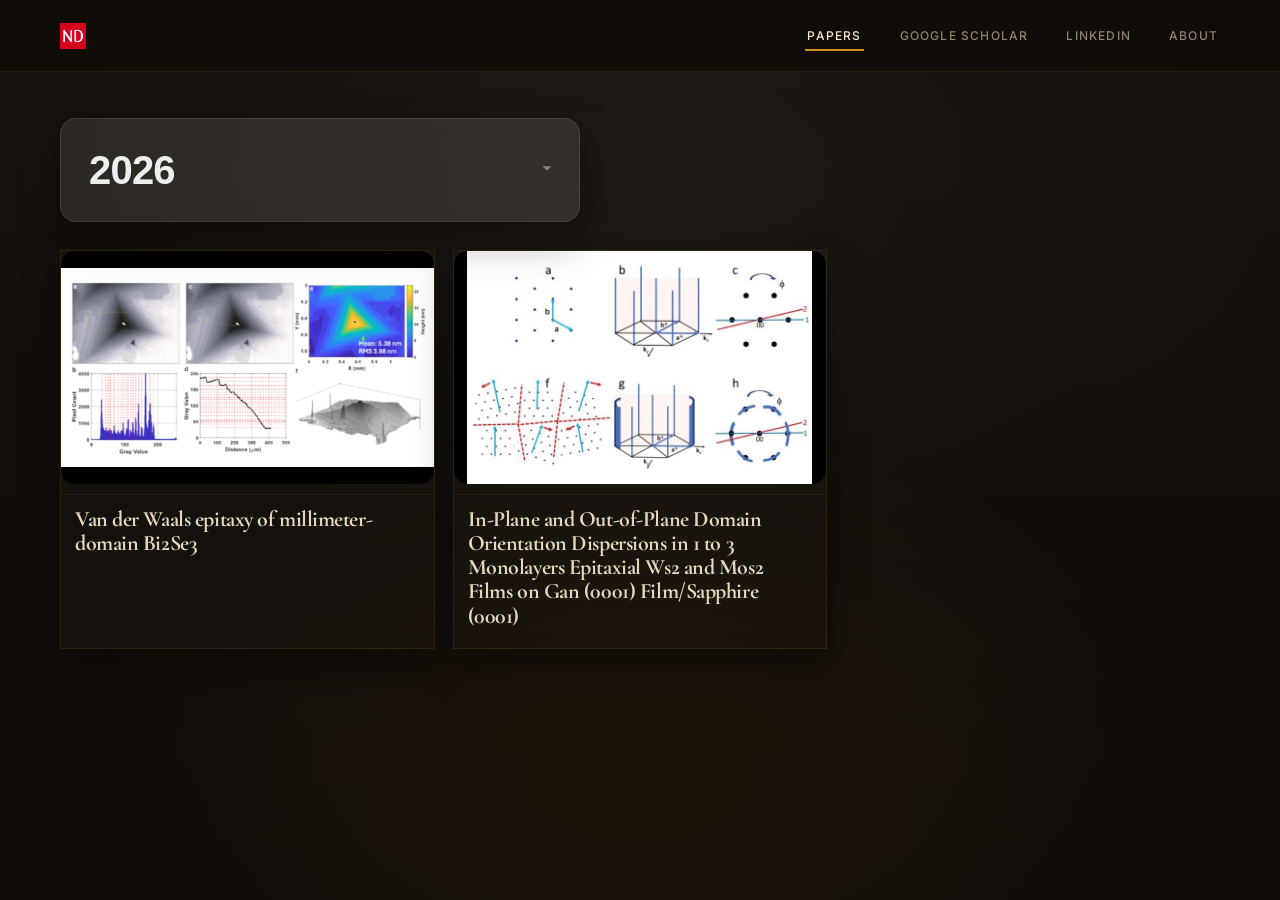
==== papers.html @ 4e3b5918 "major changes" ====
<!doctype html>
<html lang="en">
<head>
  <meta charset="utf-8"/>
  <meta name="viewport" content="width=device-width,initial-scale=1"/>
  <title>Neha Dhull - Papers</title>
  <link rel="icon" type="image/png" href="./assets/ndfavicon.ico">
  <link rel="stylesheet" href="./assets/style.css"/>
</head>

<body data-page="years">
  <header class="nav">
    <div class="nav-inner">
      <a class="brand" href="index.html">
        <div class="brand-mark" aria-hidden="true">
          <img class="brand-icon" src="./assets/ndfavicon.ico" alt="" />
        </div>
      </a>

      <nav class="nav-links">
        <a class="nav-link" data-nav="papers" href="papers.html">PAPERS</a>
        <a class="nav-link" data-nav="years" href="https://scholar.google.com/citations?user=_oXUSeQAAAAJ&hl=en">GOOGLE SCHOLAR</a>
        <a class="nav-link" data-nav="years" href="https://www.linkedin.com/in/neha-dhull-234360178/">LINKEDIN</a>
        <a class="nav-link" data-nav="about" href="./about.html">ABOUT</a>
      </nav>
    </div>
  </header>

  <main class="container">
    <div class="filters">
      <div class="filter-wrap year">
        <select id="year-select" class="filter-select" aria-label="Select year"></select>
        <div class="filter-caret" aria-hidden="true">
          <svg viewBox="0 0 24 24"><path d="M7 10l5 5 5-5"/></svg>
        </div>
      </div>

    </div>

    <div id="movies-grid" class="poster-grid"></div>
  </main>


  <script src="./assets/app.js"></script>
</body>
</html>
---- assets/style.css ----
/* Fonts */
@import url('https://fonts.googleapis.com/css2?family=Cormorant+Garamond:ital,wght@0,500;0,600;0,700;1,600&family=Inter:wght@400;500;600&display=swap');

:root{
  --bg0: #0f0c08;
  --bg1: #15110c;
  --bg2: #1b160f;
  --text: #f5e8cc;
  --text2: #e8dcc2;
  --muted: #8c8272;
  --muted2: #6f6658;
  --accent: #d58b1e;
  --accent2:#b87413;
  --border: #2a241b;
  --border2:#3a3126;
  --shadow: rgba(0,0,0,.55);
  --card: rgba(255,255,255,0.02);
  --card2: rgba(255,255,255,0.03);
  --radius: 14px;
}

* { box-sizing:border-box; }

html,body { height:100%; }

body{
  margin:0;
  background:
    radial-gradient(1200px 700px at 50% 20%, rgba(255,255,255,0.04), transparent 55%),
    radial-gradient(900px 600px at 50% 85%, rgba(213,139,30,0.06), transparent 60%),
    linear-gradient(180deg, var(--bg1), var(--bg0));
  color: var(--text);
  font-family: Inter, system-ui, -apple-system, Segoe UI, Roboto, Arial, sans-serif;
}

a{ color:inherit; text-decoration:none; }

.container{
  width: min(1200px, calc(100% - 120px));
  margin: 0 auto;
  padding: 46px 0 90px;
}

@media (max-width: 900px){
  .container{ width: min(960px, calc(100% - 40px)); }
}

/* NAV */
.nav{
  position: sticky;
  top: 0;
  z-index: 20;
  background: linear-gradient(180deg, rgba(15,12,8,0.95), rgba(15,12,8,0.86));
  backdrop-filter: blur(8px);
  border-bottom: 1px solid rgba(213,139,30,0.12);
}

.nav-inner{
  width: min(1200px, calc(100% - 120px));
  margin: 0 auto;
  padding: 18px 0;
  display:flex;
  align-items:center;
  justify-content:space-between;
  gap: 28px;
}

@media (max-width: 900px){
  .nav-inner{ width: min(960px, calc(100% - 40px)); }
}

.brand{
  display:flex;
  align-items:center;
  gap: 14px;
  min-width: 260px;
}

.brand-mark{
  width: 26px;
  height: 26px;
  display:grid;
  place-items:center;
  color: var(--accent);
}

.brand-title{
  font-family: "Cormorant Garamond", serif;
  font-weight: 600;
  letter-spacing: 0.01em;
  font-size: 24px;
  color: var(--text);
}

.nav-links{
  display:flex;
  align-items:center;
  gap: 34px;
}

.nav-link{
  position:relative;
  color: rgba(245,232,204,0.55);
  font-weight: 500;
  letter-spacing: 0.10em;
  text-transform: uppercase;
  font-size: 12px;
  padding: 10px 2px;
}

.nav-link:hover{ color: rgba(245,232,204,0.85); }

.nav-link.active{
  color: var(--text);
}

.nav-link.active::after{
  content:"";
  position:absolute;
  left:0;
  right:0;
  bottom: 2px;
  height: 2px;
  background: var(--accent);
}

/* TYPO */
.h-serif{
  font-family: "Cormorant Garamond", serif;
  color: var(--text);
  letter-spacing: -0.02em;
}

.hero{
  min-height: 610px;
  display:grid;
  place-items:center;
  text-align:center;
  padding: 32px 0 40px;
}

.stars{
  display:flex;
  justify-content:center;
  gap: 10px;
  margin-bottom: 18px;
}

.star{
  width: 18px;
  height: 18px;
  color: var(--accent);
}

.hero h1{
  margin:0;
  font-size: clamp(46px, 6vw, 92px);
  line-height: 0.95;
  font-weight: 700;
}

.hero .gold-italic{
  color: var(--accent);
  font-style: italic;
  font-weight: 600;
}

.hero p{
  margin: 20px auto 0;
  max-width: 72ch;
  color: rgba(245,232,204,0.45);
  font-size: 18px;
  line-height: 1.7;
}

.hero-actions{
  display:flex;
  justify-content:center;
  gap: 18px;
  margin-top: 44px;
  flex-wrap: wrap;
}

/* Buttons */
.btn{
  display:inline-flex;
  align-items:center;
  justify-content:center;
  gap: 10px;
  padding: 18px 28px;
  min-width: 240px;
  border-radius: 0;
  font-weight: 600;
  font-size: 20px;
  border: 1px solid rgba(255,255,255,0.18);
  background: transparent;
  color: rgba(245,232,204,0.72);
  box-shadow: 0 12px 28px rgba(0,0,0,0.35);
}

.btn:hover{
  border-color: rgba(255,255,255,0.28);
  color: rgba(245,232,204,0.90);
}

.btn-primary{
  background: var(--accent);
  color: #13100c;
  border-color: rgba(213,139,30,0.65);
}

.btn-primary:hover{
  background: var(--accent2);
}

.btn .arrow{
  font-size: 24px;
  line-height: 0;
  transform: translateY(-1px);
  opacity: 0.9;
}

/* Footer line (EST. 2024) */
.est{
  margin-top: 70px;
  display:flex;
  align-items:center;
  justify-content:center;
  gap: 18px;
  color: rgba(245,232,204,0.35);
  letter-spacing: 0.18em;
  text-transform: uppercase;
  font-size: 12px;
}

.est::before,
.est::after{
  content:"";
  width: 120px;
  height: 1px;
  background: rgba(213,139,30,0.22);
}

@media (max-width: 520px){
  .est::before,.est::after{ width: 70px; }
}

/* Years page */
.year-header{
  display:flex;
  align-items:flex-start;
  justify-content:space-between;
  gap: 28px;
  margin-bottom: 26px;
}

.year-select-wrap{
  width: 270px;
}

.year-select{
  width: 100%;
  appearance: none;
  background:
    linear-gradient(180deg, rgba(255,255,255,0.04), rgba(255,255,255,0.02));
  border: 1px solid rgba(255,255,255,0.14);
  color: var(--text);
  padding: 22px 54px 18px 24px;
  font-family: "Cormorant Garamond", serif;
  font-weight: 700;
  font-size: 60px;
  letter-spacing: 0.02em;
  outline: none;
}

.year-select-wrap{
  position: relative;
}

.year-caret{
  position:absolute;
  right: 18px;
  top: 50%;
  transform: translateY(-45%);
  color: var(--accent);
  font-size: 20px;
  pointer-events: none;
}

.year-sub{
  margin-top: 14px;
  color: rgba(245,232,204,0.35);
  font-style: italic;
  font-size: 14px;
}

.poster-grid{
  margin-top: 22px;
  display:grid;
  grid-template-columns: repeat(4, minmax(0, 1fr));
  gap: 22px;
}

@media (max-width: 1100px){ .poster-grid{ grid-template-columns: repeat(3, minmax(0,1fr)); } }
@media (max-width: 800px){ .poster-grid{ grid-template-columns: repeat(2, minmax(0,1fr)); } }
@media (max-width: 520px){ .poster-grid{ grid-template-columns: repeat(1, minmax(0,1fr)); } }

.poster-tile{
  border: 1px solid rgba(213,139,30,0.12);
  background: rgba(255,255,255,0.015);
  box-shadow: 0 18px 36px rgba(0,0,0,0.40);
  overflow:hidden;
}

.poster{
  width: 100%;
  aspect-ratio: 2 / 3;
  background: rgba(255,255,255,0.02);
  display:block;
}

.poster img{
  width:100%;
  height:100%;
  object-fit: cover;
  display:block;
}

/* Panelists */
.page-title{
  text-align:center;
  margin: 34px 0 30px;
}

.page-title h1{
  margin: 0;
  font-size: 66px;
  font-weight: 700;
}

.page-title p{
  margin: 16px auto 0;
  max-width: 78ch;
  color: rgba(245,232,204,0.35);
  font-size: 16px;
  line-height: 1.8;
}

.panelist-list{
  display:grid;
  gap: 30px;
  margin-top: 36px;
}

.panelist-card{
  display:grid;
  grid-template-columns: 560px 1fr;
  gap: 0;
  border: 1px solid rgba(213,139,30,0.12);
  background: rgba(255,255,255,0.01);
  box-shadow: 0 18px 36px rgba(0,0,0,0.40);
}

@media (max-width: 1100px){
  .panelist-card{ grid-template-columns: 1fr; }
}

.panelist-photo{
  background: rgba(255,255,255,0.02);
  border-right: 1px solid rgba(213,139,30,0.10);
  min-height: 360px;
}

@media (max-width: 1100px){
  .panelist-photo{ border-right: none; border-bottom: 1px solid rgba(213,139,30,0.10); }
}

.panelist-photo img{
  width:100%;
  height:100%;
  object-fit: cover;
  display:block;
}

.panelist-body{
  padding: 48px 46px;
}

.panelist-name{
  font-family: "Cormorant Garamond", serif;
  font-size: 58px;
  font-weight: 700;
  margin: 0;
}

.panelist-quote{
  margin: 14px 0 0;
  color: var(--accent);
  font-style: italic;
  font-size: 18px;
  line-height: 1.6;
}

.panelist-bio{
  margin: 22px 0 0;
  color: rgba(245,232,204,0.35);
  line-height: 1.9;
  font-size: 16px;
}

.panelist-footer{
  margin-top: 30px;
  display:flex;
  align-items:center;
  gap: 22px;
  color: rgba(245,232,204,0.35);
  font-size: 14px;
}

.panelist-footer a{
  color: var(--accent);
  letter-spacing: 0.06em;
  text-transform: uppercase;
  font-size: 13px;
  font-weight: 600;
}

.panelist-footer a:hover{
  color: #f0b04c;
}

.panelist-footer .arrow{
  margin-left: 10px;
  font-size: 16px;
  transform: translateY(1px);
}

/* Movie page minimal (keep consistent dark theme) */
.movie-layout{
  display:grid;
  grid-template-columns: 420px 1fr;
  gap: 28px;
  align-items:start;
}

@media (max-width: 950px){
  .movie-layout{ grid-template-columns: 1fr; }
}

.card{
  border: 1px solid rgba(213,139,30,0.12);
  background: rgba(255,255,255,0.01);
  box-shadow: 0 18px 36px rgba(0,0,0,0.40);
}

.card-pad{ padding: 26px; }

.badge{
  display:inline-flex;
  align-items:center;
  justify-content:center;
  padding: 8px 12px;
  border: 1px solid rgba(213,139,30,0.20);
  color: rgba(245,232,204,0.70);
  font-size: 13px;
  letter-spacing: 0.08em;
  text-transform: uppercase;
}

.badge-strong{
  background: rgba(213,139,30,0.14);
  color: var(--accent);
  border-color: rgba(213,139,30,0.35);
}

.hr{
  height: 1px;
  background: rgba(213,139,30,0.14);
  margin: 22px 0;
}

.small-muted{
  color: rgba(245,232,204,0.35);
  font-size: 14px;
  line-height: 1.9;
}

.review-card{
  padding: 22px 26px;
  display:flex;
  flex-direction:column;
  gap: 10px;
}

.review-top{
  display:flex;
  justify-content:space-between;
  align-items:baseline;
  gap: 16px;
  flex-wrap: wrap;
}

.review-name{
  font-family: "Cormorant Garamond", serif;
  font-size: 26px;
  font-weight: 700;
}

.review-text{
  color: rgba(245,232,204,0.35);
  line-height: 1.9;
  font-size: 15px;
}

/* Utility */
.hidden{ display:none !important; }

/* --- YEARS FILTERS (dropdowns like screenshot) --- */

.filters {
  display: flex;
  gap: 22px;
  align-items: flex-start;
  margin-bottom: 28px;
  flex-wrap: wrap;
}

.filter-wrap {
  position: relative;
  width: 520px;
  max-width: 100%;
}

.filter-select {
  width: 100%;
  appearance: none;
  border: 1px solid rgba(255,255,255,0.10);
  background: rgba(255,255,255,0.10);
  color: rgba(255,255,255,0.92);
  padding: 22px 64px 22px 28px;
  border-radius: 16px;
  font-weight: 800;
  font-size: 54px;
  letter-spacing: -0.02em;
  outline: none;
  box-shadow: 0 18px 40px rgba(0,0,0,0.35);
  transition: background 120ms ease, border-color 120ms ease, transform 120ms ease;
}

.filter-select:hover {
  background: rgba(255,255,255,0.14);
  border-color: rgba(255,255,255,0.16);
}

.filter-select:focus-visible {
  border-color: rgba(213,139,30,0.55);
  box-shadow: 0 0 0 3px rgba(213,139,30,0.18), 0 18px 40px rgba(0,0,0,0.35);
}

.filter-caret {
  position: absolute;
  right: 22px;
  top: 50%;
  transform: translateY(-50%);
  pointer-events: none;
  opacity: 0.55;
}

.filter-caret svg {
  width: 22px;
  height: 22px;
  fill: rgba(255,255,255,0.70);
}

/* Award dropdown is same shape but slightly smaller type */
.filter-wrap.award .filter-select {
  font-size: 46px;
}

/* Smaller screens */
@media (max-width: 900px) {
  .filter-wrap { width: 100%; }
  .filter-select { font-size: 42px; padding: 18px 58px 18px 22px; }
  .filter-wrap.award .filter-select { font-size: 36px; }
}

/* --- POSTER GRID: 4 per row on desktop, 1086x1609 aspect --- */

.poster-grid {
  margin-top: 18px;
  display: grid;
  grid-template-columns: repeat(4, minmax(0, 1fr));
  gap: 22px;
}

@media (max-width: 1100px) { .poster-grid { grid-template-columns: repeat(3, minmax(0, 1fr)); } }
@media (max-width: 820px)  { .poster-grid { grid-template-columns: repeat(2, minmax(0, 1fr)); } }
@media (max-width: 520px)  { .poster-grid { grid-template-columns: repeat(1, minmax(0, 1fr)); } }

.poster-tile {
  border: 1px solid rgba(213,139,30,0.12);
  background: rgba(255,255,255,0.01);
  box-shadow: 0 18px 36px rgba(0,0,0,0.40);
  overflow: hidden;
  transition: border-color 140ms ease, background 140ms ease, transform 140ms ease;
}

.poster-tile:hover {
  border-color: rgba(213,139,30,0.22);
  background: rgba(255,255,255,0.018);
  transform: translateY(-1px);
}

.poster {
  width: 100%;
  aspect-ratio: 1086 / 1609;
  background: rgba(255,255,255,0.02);
  display: block;
}

.poster img {
  width: 100%;
  height: 100%;
  object-fit: cover;
  display: block;
}

/* nomination labels under poster */
.poster-meta {
  padding: 12px 14px 14px;
  border-top: 1px solid rgba(213,139,30,0.10);
}

.poster-title {
  font-family: "Cormorant Garamond", serif;
  font-size: 22px;
  font-weight: 700;
  margin: 0 0 6px 0;
  color: rgba(245,232,204,0.92);
}

.nom-list {
  margin: 0;
  color: rgba(245,232,204,0.40);
  font-size: 13px;
  line-height: 1.6;
}

.nom-chip {
  display: inline;
  color: rgba(245,232,204,0.40);
}

.nom-chip.active {
  color: var(--accent);
  font-weight: 600;
}

/* --- YEARS FILTERS (dropdowns like screenshot) --- */

.filters {
  display: flex;
  gap: 22px;
  align-items: flex-start;
  margin-bottom: 28px;
  flex-wrap: wrap;
}

.filter-wrap {
  position: relative;
  width: 520px;        /* same width for both */
  max-width: 100%;
}

.filter-select {
  width: 100%;
  height: 104px;       /* forces same height */
  appearance: none;
  border: 1px solid rgba(255,255,255,0.10);
  background: rgba(255,255,255,0.10);
  color: rgba(255,255,255,0.92);

  padding: 18px 64px 18px 28px;
  border-radius: 16px;

  font-weight: 800;
  font-size: 52px;     /* base tile size */
  letter-spacing: -0.02em;
  line-height: 1;

  outline: none;
  box-shadow: 0 18px 40px rgba(0,0,0,0.35);
  transition: background 120ms ease, border-color 120ms ease, transform 120ms ease;
}

.filter-select:hover {
  background: rgba(255,255,255,0.14);
  border-color: rgba(255,255,255,0.16);
}

.filter-select:focus-visible {
  border-color: rgba(213,139,30,0.55);
  box-shadow: 0 0 0 3px rgba(213,139,30,0.18), 0 18px 40px rgba(0,0,0,0.35);
}

.filter-caret {
  position: absolute;
  right: 22px;
  top: 52px; /* half of height-ish */
  transform: translateY(-50%);
  pointer-events: none;
  opacity: 0.55;
}

.filter-caret svg {
  width: 22px;
  height: 22px;
  fill: rgba(255,255,255,0.70);
}

/* Make dropdown list items readable and smaller */
.filter-select option {
  font-size: 18px;
  font-weight: 600;
  color: #111;
}

/*
  Trick: First option is the big “display” style.
  Everything else will appear smaller in the dropdown list anyway,
  but this also helps the selected text feel “less huge” once changed.
*/
.filter-select.is-compact {
  font-size: 40px;     /* selected state smaller */
  font-weight: 800;
}

/* Small screens */
@media (max-width: 900px) {
  .filter-wrap { width: 100%; }
  .filter-select { height: 90px; font-size: 42px; padding: 16px 58px 16px 22px; }
  .filter-select.is-compact { font-size: 34px; }
  .filter-caret { top: 45px; }
}

.filter-wrap .filter-select.is-compact {
  font-size: 40px !important;
  font-weight: 800;
}

/* --- MOVIE PAGE: compact layout --- */

.movie-page {
  margin-top: 18px;
}

.movie-shell {
  display: grid;
  grid-template-columns: 340px 1fr;
  gap: 26px;
  align-items: start;
}

@media (max-width: 980px) {
  .movie-shell { grid-template-columns: 1fr; }
}

.movie-left {
  position: sticky;
  top: 92px;
}

@media (max-width: 980px) {
  .movie-left { position: static; }
}

.movie-title {
  font-family: "Cormorant Garamond", serif;
  font-size: 40px;
  font-weight: 700;
  margin: 0 0 8px 0;
  line-height: 1.05;
}

.movie-sub {
  color: rgba(245,232,204,0.38);
  font-size: 14px;
  line-height: 1.7;
  margin: 0 0 14px 0;
}

.movie-sub .score {
  color: var(--accent);
  font-weight: 700;
}

.movie-poster {
  border: 1px solid rgba(213,139,30,0.12);
  background: rgba(255,255,255,0.01);
  box-shadow: 0 18px 36px rgba(0,0,0,0.40);
  overflow: hidden;
}

.movie-poster .poster {
  aspect-ratio: 1086 / 1609;
}

.movie-reviews {
  display: grid;
  gap: 16px;
}

.review-row {
  border: 1px solid rgba(213,139,30,0.12);
  background: rgba(255,255,255,0.01);
  box-shadow: 0 16px 30px rgba(0,0,0,0.35);
  padding: 18px 20px;
}

.review-head {
  display: flex;
  justify-content: space-between;
  align-items: baseline;
  gap: 14px;
  margin-bottom: 8px;
}

.review-panelist {
  font-family: "Cormorant Garamond", serif;
  font-size: 28px;
  font-weight: 700;
  margin: 0;
}

.review-score {
  color: var(--accent);
  font-weight: 800;
  letter-spacing: 0.02em;
  font-size: 16px;
}

.review-text {
  margin: 0;
  color: rgba(245,232,204,0.38);
  line-height: 1.9;
  font-size: 15px;
}

/* --- PANELISTS: lock image height to text card --- */

.panelist-card {
  display: grid;
  grid-template-columns: 420px 1fr; /* fixed image width */
  align-items: stretch;             /* force equal height */
}

@media (max-width: 1100px) {
  .panelist-card {
    grid-template-columns: 1fr;
  }
}

/* Image column */
.panelist-photo {
  position: relative;
  overflow: hidden;                 /* crop overflow */
  background: rgba(255,255,255,0.02);
  border-right: 1px solid rgba(213,139,30,0.10);
}

/* Match height of text column automatically */
.panelist-photo img {
  width: 100%;
  height: 100%;
  object-fit: cover;                /* crop instead of stretch */
  display: block;
}

/* Text column */
.panelist-body {
  padding: 48px 46px;
  display: flex;
  flex-direction: column;
}

/* Ensure text block defines height */
.panelist-name {
  margin-top: 0;
}

@media (max-width: 1100px) {
  .panelist-photo {
    border-right: none;
    border-bottom: 1px solid rgba(213,139,30,0.10);
    min-height: 320px;               /* reasonable mobile crop */
  }
}

/* Force every panelist image area to the same size */
.panelist-card{
  grid-template-columns: 420px 1fr; /* fixed image width */
  align-items: stretch;
}

/* Fixed image height for all cards */
.panelist-photo{
  height: 390px;        /* <-- change this number to whatever you want */
  overflow: hidden;
}

/* Crop image to the fixed box */
.panelist-photo img{
  width: 100%;
  height: 100%;
  object-fit: cover;    /* crop */
  object-position: center;
  display: block;
}

/* Mobile: still consistent, just smaller */
@media (max-width: 1100px){
  .panelist-card{ grid-template-columns: 1fr; }
  .panelist-photo{ height: 320px; } /* <-- mobile height */
}

/* Small back link (e.g. "Back to All Years") */
.small-link{
  font-size: 13px;
  letter-spacing: 0.12em;
  text-transform: uppercase;
  color: rgba(245,232,204,0.45);
  transition: color 120ms ease, transform 120ms ease;
}

.small-link:hover{
  color: var(--accent);
  transform: translateX(-2px);
}

/* --- PANELIST PAGE (single panelist) --- */

.avatar {
  flex: 0 0 110px;
  width: 110px;
  height: 110px;
  border: 1px solid rgba(213,139,30,0.12);
  background: rgba(255,255,255,0.02);
  overflow: hidden;
  box-shadow: 0 16px 30px rgba(0,0,0,0.35);
}

.avatar img{
  width: 100%;
  height: 100%;
  object-fit: cover;
  display: block;
}

.panelist-review {
  border: 1px solid rgba(213,139,30,0.12);
  background: rgba(255,255,255,0.01);
  box-shadow: 0 16px 30px rgba(0,0,0,0.35);
  padding: 18px 20px;
  transition: border-color 140ms ease, background 140ms ease, transform 140ms ease;
}

.panelist-review:hover {
  border-color: rgba(213,139,30,0.22);
  background: rgba(255,255,255,0.018);
  transform: translateY(-1px);
}

.panelist-review-top {
  display: flex;
  justify-content: space-between;
  align-items: baseline;
  gap: 14px;
  margin-bottom: 8px;
}

.panelist-review-movie {
  font-family: "Cormorant Garamond", serif;
  font-size: 26px;
  font-weight: 700;
  margin: 0;
}

.panelist-review-score {
  color: var(--accent);
  font-weight: 800;
  letter-spacing: 0.02em;
  font-size: 16px;
}

.panelist-review-text {
  margin: 0;
  color: rgba(245,232,204,0.38);
  line-height: 1.9;
  font-size: 15px;
}

.inline-link {
  color: inherit;
  text-decoration: none;
  transition: color 120ms ease;
}

.inline-link:hover {
  color: var(--accent); /* same orange as rest of site */
}

/* Mobile nav layout */
@media (max-width: 720px) {
  .nav-inner {
    flex-direction: column;
    align-items: center;
    gap: 14px;
    padding-top: 14px;
    padding-bottom: 14px;
  }

  .brand {
    justify-content: center;
  }

  .brand-title {
    text-align: center;
  }

  .nav-links {
    width: 100%;
    display: flex;
    justify-content: center;
    flex-wrap: wrap;
    gap: 10px 14px;
    padding: 0 12px;
  }

  .nav-link {
    text-align: center;
  }
}

/* Years page: 2 posters per row on mobile */
@media (max-width: 720px) {
  .poster-grid {
    display: grid;
    grid-template-columns: repeat(2, minmax(0, 1fr));
    gap: 12px;
  }

  .poster-grid .poster-tile {
    width: 100%;
  }

  .poster-grid .poster {
    width: 100%;
  }
}

/* Panelists page: small-phone centering (do NOT affect photo sizing) */
@media (max-width: 430px) {
  body[data-page="panelists"] .container {
    padding-left: 14px;
    padding-right: 14px;
  }

  body[data-page="panelists"] .panelist-list {
    display: grid;
    justify-items: center; /* centers the cards */
  }

  body[data-page="panelists"] .panelist-card {
    width: 100%;           /* fill the container minus padding */
    box-sizing: border-box; /* keep borders inside width */
  }
}

/* Small-phone fix: equal gutters + centered cards, WITHOUT changing image sizing */
@media (max-width: 430px) {
  body[data-page="panelists"] .container {
    padding-left: 16px !important;
    padding-right: 16px !important;
  }

  body[data-page="panelists"] .panelist-list {
    margin-left: auto;
    margin-right: auto;
  }

  body[data-page="panelists"] .panelist-card {
    width: 100% !important;          /* respect container padding */
    margin-left: auto !important;
    margin-right: auto !important;
    box-sizing: border-box !important;
    border: 1px solid rgba(213,139,30,0.12) !important; /* ensure right border exists */
    overflow: hidden;                 /* keep inner content from visually “breaking” border */
  }
}

/* Small-phone: prevent panelist text from spilling off-screen */
@media (max-width: 430px) {
  body[data-page="panelists"] .panelist-body,
  body[data-page="panelists"] .panelist-body * {
    max-width: 100%;
    overflow-wrap: anywhere;   /* breaks long words/names */
    word-break: break-word;
  }

  /* Slightly smaller typography on tiny phones */
  body[data-page="panelists"] .panelist-body {
    padding: 22px 18px !important;  /* a bit tighter so text has room */
  }

  body[data-page="panelists"] .panelist-name {
    font-size: 26px !important;     /* was larger */
    line-height: 1.05 !important;
  }

  body[data-page="panelists"] .panelist-body .mini,
  body[data-page="panelists"] .panelist-bio {
    font-size: 13px !important;
    line-height: 1.75 !important;
  }
}

/* Poster grid: 3 per row on desktop */
.poster-grid {
  display: grid;
  grid-template-columns: repeat(3, minmax(0, 1fr));
  gap: 18px;
}

/* Wide/short tiles */
.poster-tile .poster {
  width: 100%;
  aspect-ratio: 16 / 10;   /* tweak: try 16/9 or 3/2 */
  background: #000;        /* letterbox color */
  border-radius: 14px;
  overflow: hidden;
}

/* Keep image fully visible, letterboxed */
.poster-tile .poster img {
  width: 100%;
  height: 100%;
  object-fit: contain;     /* shows full image, adds bars */
  display: block;
}

@media (max-width: 720px) {
  .poster-grid { grid-template-columns: repeat(2, minmax(0, 1fr)); }
}
@media (max-width: 420px) {
  .poster-grid { grid-template-columns: 1fr; }
}

.poster-meta { margin-top: 10px; }
.poster-title {
  font-weight: 900;
  letter-spacing: -0.02em;
  line-height: 1.1;
}
.poster-cats {
  margin-top: 6px;
  opacity: 0.75;
  font-size: 13px;
  line-height: 1.4;
}

.brand-icon{
  width:26px;
  height:26px;
  display:block;
  object-fit:contain;
}
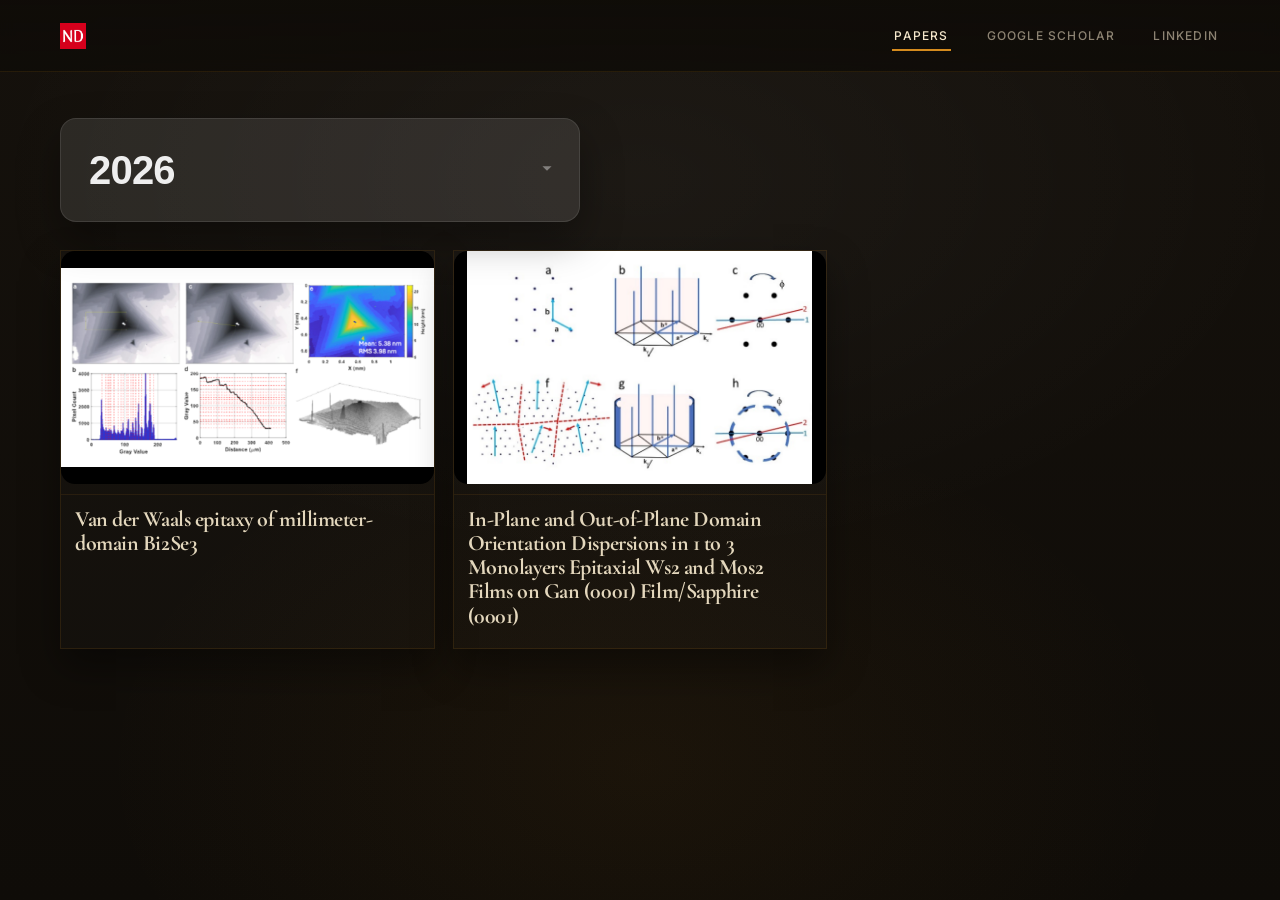
==== commit 127bc41b: "about, new images" ====
--- a/papers.html
+++ b/papers.html
@@ -21,7 +21,6 @@
         <a class="nav-link" data-nav="papers" href="papers.html">PAPERS</a>
         <a class="nav-link" data-nav="years" href="https://scholar.google.com/citations?user=_oXUSeQAAAAJ&hl=en">GOOGLE SCHOLAR</a>
         <a class="nav-link" data-nav="years" href="https://www.linkedin.com/in/neha-dhull-234360178/">LINKEDIN</a>
-        <a class="nav-link" data-nav="about" href="./about.html">ABOUT</a>
       </nav>
     </div>
   </header>
--- a/assets/style.css
+++ b/assets/style.css
@@ -1175,3 +1175,69 @@
   object-fit:contain;
 }
 
+/* --- INDEX / ABOUT SPLIT (4 photos left, bio right) --- */
+.about-split{
+  display: grid;
+  grid-template-columns: 520px 1fr;
+  gap: 36px;
+  align-items: start;
+}
+
+.about-photos{
+  display: grid;
+  grid-template-columns: repeat(2, minmax(0, 1fr));
+  gap: 22px;
+}
+
+.about-photo{
+  border: 1px solid rgba(213,139,30,0.12);
+  background: rgba(255,255,255,0.02);
+  box-shadow: 0 18px 36px rgba(0,0,0,0.40);
+  overflow: hidden;
+  aspect-ratio: 1 / 1;
+}
+
+.about-photo img{
+  width: 100%;
+  height: 100%;
+  object-fit: cover;
+  display: block;
+}
+
+.about-title{
+  margin: 0 0 18px 0;
+  font-size: 66px;
+  font-weight: 700;
+}
+
+.about-bio p{
+  margin: 0 0 22px 0;
+  color: rgba(245,232,204,0.85);
+  line-height: 1.9;
+  font-size: 16px;
+}
+
+.about-email{
+  margin-top: 28px;
+  color: rgba(245,232,204,0.95);
+  font-weight: 600;
+}
+
+/* Responsive */
+@media (max-width: 980px){
+  .about-split{
+    grid-template-columns: 1fr;
+  }
+  .about-title{
+    font-size: 56px;
+  }
+}
+
+@media (max-width: 560px){
+  .about-photos{
+    grid-template-columns: 1fr;
+  }
+  .about-title{
+    font-size: 46px;
+  }
+}
